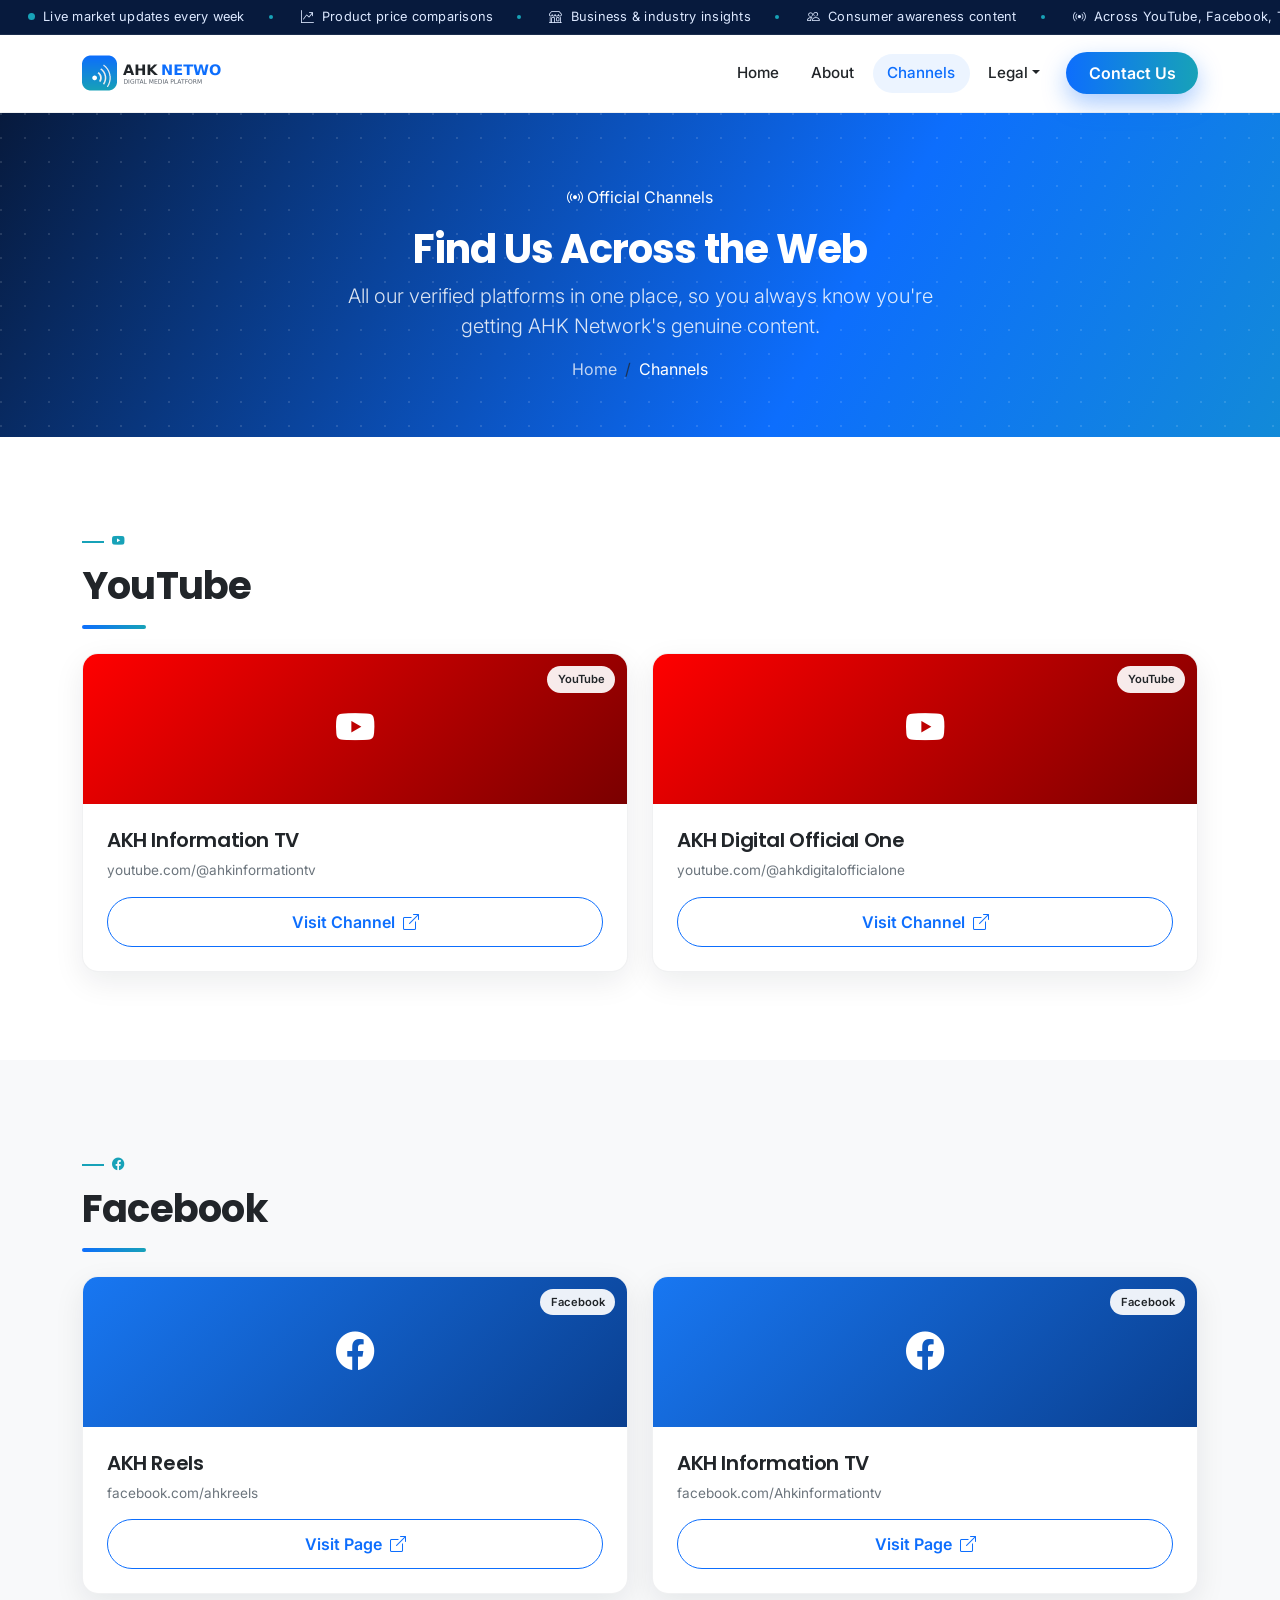
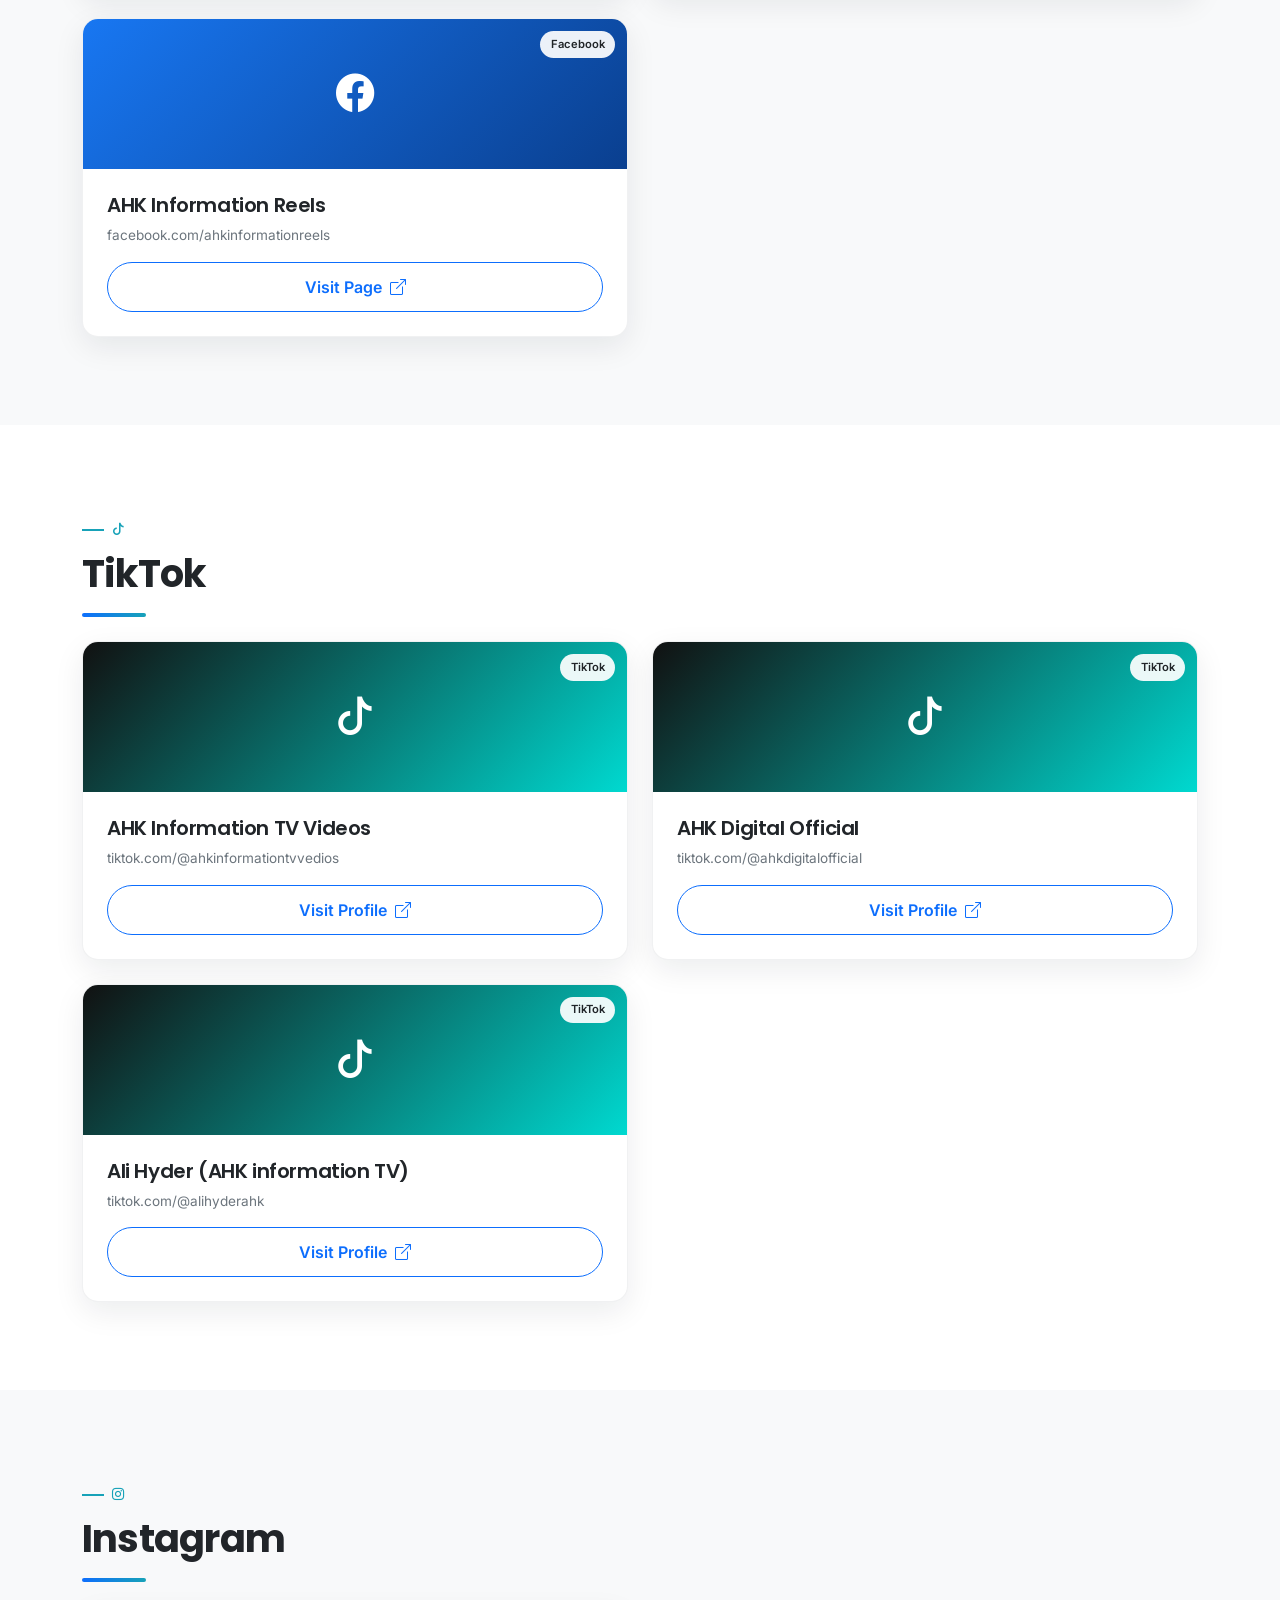
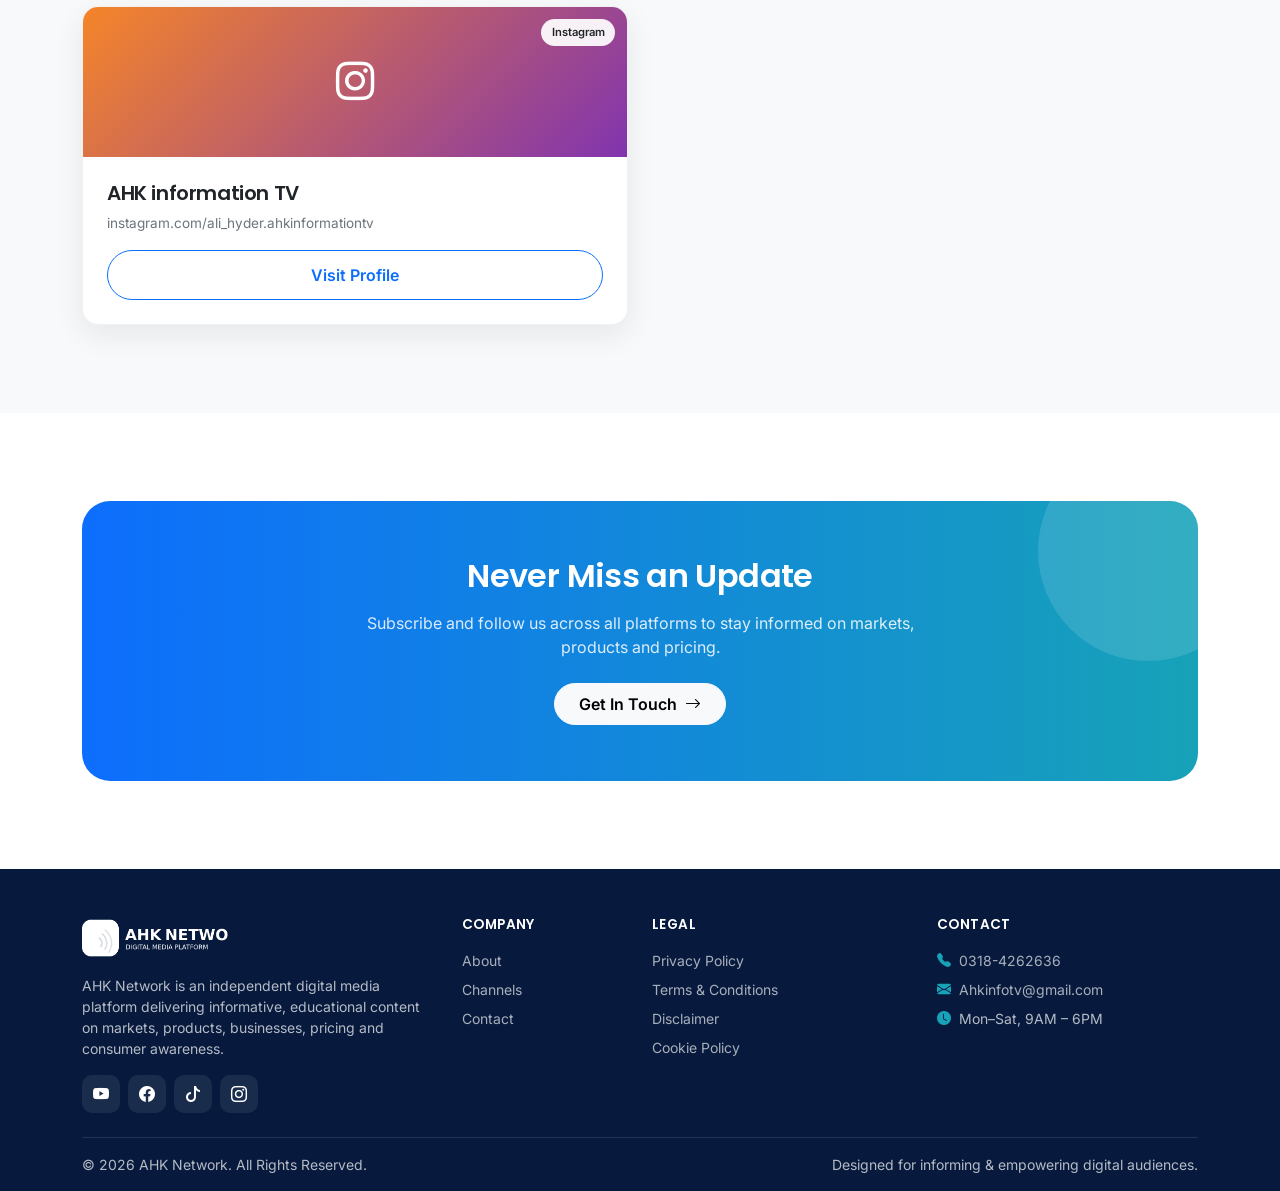
==== channels.html @ eb88cd4a "push changing" ====
<!DOCTYPE html>
<html lang="en">
<head>
  <meta charset="UTF-8">
  <meta name="viewport" content="width=device-width, initial-scale=1.0">
  <title>Our Channels | AHK Network</title>
  <meta name="description" content="Explore AHK Network's official YouTube, Facebook, TikTok and Instagram channels for market information, product insights and consumer awareness content.">
  <meta name="keywords" content="AHK Network channels, YouTube, Facebook, TikTok, Instagram, official pages">
  <meta name="author" content="AHK Network">
  <meta name="robots" content="index, follow">
  <link rel="canonical" href="https://www.ahknetwork.com/channels.html">

  <!-- Open Graph -->
  <meta property="og:type" content="website">
  <meta property="og:title" content="Our Channels | AHK Network">
  <meta property="og:description" content="Explore AHK Network's official YouTube, Facebook, TikTok and Instagram channels for market information, product insights and consumer awareness content.">
  <meta property="og:image" content="https://www.ahknetwork.com/assets/images/hero.jpg">
  <meta property="og:url" content="https://www.ahknetwork.com/channels.html">
  <meta property="og:site_name" content="AHK Network">

  <!-- Twitter Card -->
  <meta name="twitter:card" content="summary_large_image">
  <meta name="twitter:title" content="Our Channels | AHK Network">
  <meta name="twitter:description" content="Explore AHK Network's official YouTube, Facebook, TikTok and Instagram channels for market information, product insights and consumer awareness content.">
  <meta name="twitter:image" content="https://www.ahknetwork.com/assets/images/hero.jpg">

  <!-- Favicon -->
  <link rel="icon" type="image/x-icon" href="assets/images/favicon.ico">
  <link rel="shortcut icon" href="assets/images/favicon.ico">

  <!-- Google Fonts -->
  <link rel="preconnect" href="https://fonts.googleapis.com">
  <link rel="preconnect" href="https://fonts.gstatic.com" crossorigin>
  <link href="https://fonts.googleapis.com/css2?family=Poppins:wght@400;500;600;700&family=Inter:wght@400;500;600&display=swap" rel="stylesheet">

  <!-- Bootstrap 5.3.7 -->
  <link href="https://cdn.jsdelivr.net/npm/bootstrap@5.3.7/dist/css/bootstrap.min.css" rel="stylesheet">
  <!-- Bootstrap Icons -->
  <link rel="stylesheet" href="https://cdn.jsdelivr.net/npm/bootstrap-icons@1.11.3/font/bootstrap-icons.css">
  <!-- Custom Stylesheet -->
  <link rel="stylesheet" href="assets/css/style.css">

</head>
<body>
  <!-- Preloader -->
  <div id="ahk-preloader">
    <div class="ahk-spinner" role="status" aria-label="Loading"></div>
  </div>

  <!-- Skip link for accessibility -->
  <a class="visually-hidden-focusable position-absolute top-0 start-0 bg-white p-2" href="#main-content">Skip to main content</a>

  <!-- Signal Ticker -->
  <div class="ahk-ticker" aria-hidden="true">
    <div class="ticker-track">
      <span class="ticker-item"><span class="pulse-dot"></span>Live market updates every week</span>
      <span class="ticker-item"><i class="bi bi-graph-up-arrow"></i>Product price comparisons</span>
      <span class="ticker-item"><i class="bi bi-shop"></i>Business &amp; industry insights</span>
      <span class="ticker-item"><i class="bi bi-people"></i>Consumer awareness content</span>
      <span class="ticker-item"><i class="bi bi-broadcast"></i>Across YouTube, Facebook, TikTok &amp; Instagram</span>
      <!-- duplicate for seamless loop -->
      <span class="ticker-item"><span class="pulse-dot"></span>Live market updates every week</span>
      <span class="ticker-item"><i class="bi bi-graph-up-arrow"></i>Product price comparisons</span>
      <span class="ticker-item"><i class="bi bi-shop"></i>Business &amp; industry insights</span>
      <span class="ticker-item"><i class="bi bi-people"></i>Consumer awareness content</span>
      <span class="ticker-item"><i class="bi bi-broadcast"></i>Across YouTube, Facebook, TikTok &amp; Instagram</span>
    </div>
  </div>

  <!-- Navbar -->
  <nav class="navbar navbar-expand-lg sticky-top ahk-navbar">
    <div class="container">
      <a class="navbar-brand" href="index.html">
        <img src="assets/images/logo.png" alt="AHK Network Logo">
      </a>
      <button class="navbar-toggler border-0" type="button" data-bs-toggle="collapse" data-bs-target="#ahkNavMenu" aria-controls="ahkNavMenu" aria-expanded="false" aria-label="Toggle navigation">
        <i class="bi bi-list fs-1 text-primary"></i>
      </button>
      <div class="collapse navbar-collapse" id="ahkNavMenu">
        <ul class="navbar-nav ms-auto align-items-lg-center gap-1">
          <li class="nav-item"><a class="nav-link" href="index.html">Home</a></li>
          <li class="nav-item"><a class="nav-link" href="about.html">About</a></li>
          <li class="nav-item"><a class="nav-link" href="channels.html">Channels</a></li>
          <li class="nav-item dropdown">
            <a class="nav-link dropdown-toggle" href="#" id="legalDropdown" role="button" data-bs-toggle="dropdown" aria-expanded="false">Legal</a>
            <ul class="dropdown-menu dropdown-menu-end shadow border-0 rounded-3" aria-labelledby="legalDropdown">
              <li><a class="dropdown-item" href="privacy.html">Privacy Policy</a></li>
              <li><a class="dropdown-item" href="terms.html">Terms &amp; Conditions</a></li>
              <li><a class="dropdown-item" href="disclaimer.html">Disclaimer</a></li>
              <li><a class="dropdown-item" href="cookie-policy.html">Cookie Policy</a></li>
            </ul>
          </li>
          <li class="nav-item ms-lg-2 mt-2 mt-lg-0">
            <a class="btn btn-ahk-primary btn-nav-cta" href="contact.html">Contact Us</a>
          </li>
        </ul>
      </div>
    </div>
  </nav>

  <main id="main-content">

    <header class="ahk-page-hero">
      <div class="container position-relative text-center">
        <span class="hero-eyebrow mb-3"><i class="bi bi-broadcast"></i> Official Channels</span>
        <h1 class="mt-3 mb-2">Find Us Across the Web</h1>
        <p class="lead mx-auto" style="max-width:600px; color:rgba(255,255,255,.85);">All our verified platforms in one place, so you always know you're getting AHK Network's genuine content.</p>
        <nav aria-label="breadcrumb" class="ahk-breadcrumb">
          <ol class="breadcrumb justify-content-center mb-0">
            <li class="breadcrumb-item"><a href="index.html">Home</a></li>
            <li class="breadcrumb-item active" aria-current="page">Channels</li>
          </ol>
        </nav>
      </div>
    </header>

    <!-- YOUTUBE -->
    <section>
      <div class="container">
        <div class="mb-4 reveal">
          <span class="eyebrow"><i class="bi bi-youtube me-1"></i></span>
          <h2 class="section-title">YouTube</h2>
          <div class="divider-brand mt-3"></div>
        </div>
        <div class="row g-4">
          <div class="col-md-6 reveal">
            <div class="channel-card">
              <div class="channel-cover yt"><i class="bi bi-youtube"></i><span class="badge-platform">YouTube</span></div>
              <div class="card-body">
                <h5>AKH Information TV</h5>
                <p class="channel-link mb-3">youtube.com/@ahkinformationtv</p>
                <a href="https://youtube.com/@ahkinformationtv" target="_blank" rel="noopener" class="btn btn-ahk-outline w-100">Visit Channel <i class="bi bi-box-arrow-up-right ms-1"></i></a>
              </div>
            </div>
          </div>
          <div class="col-md-6 reveal">
            <div class="channel-card">
              <div class="channel-cover yt"><i class="bi bi-youtube"></i><span class="badge-platform">YouTube</span></div>
              <div class="card-body">
                <h5>AKH Digital Official One</h5>
                <p class="channel-link mb-3">youtube.com/@ahkdigitalofficialone</p>
                <a href="https://youtube.com/@ahkdigitalofficialone" target="_blank" rel="noopener" class="btn btn-ahk-outline w-100">Visit Channel <i class="bi bi-box-arrow-up-right ms-1"></i></a>
              </div>
            </div>
          </div>
        </div>
      </div>
    </section>

    <!-- FACEBOOK -->
    <section class="section-light">
      <div class="container">
        <div class="mb-4 reveal">
          <span class="eyebrow"><i class="bi bi-facebook me-1"></i></span>
          <h2 class="section-title">Facebook</h2>
          <div class="divider-brand mt-3"></div>
        </div>
        <div class="row g-4">
          <div class="col-md-6 reveal">
            <div class="channel-card">
              <div class="channel-cover fb"><i class="bi bi-facebook"></i><span class="badge-platform">Facebook</span></div>
              <div class="card-body">
                <h5>AKH Reels</h5>
                <p class="channel-link mb-3">facebook.com/ahkreels</p>
                <a href="https://web.facebook.com/ahkreels" target="_blank" rel="noopener" class="btn btn-ahk-outline w-100">Visit Page <i class="bi bi-box-arrow-up-right ms-1"></i></a>
              </div>
            </div>
          </div>

          <div class="col-md-6 reveal">
            <div class="channel-card">
              <div class="channel-cover fb"><i class="bi bi-facebook"></i><span class="badge-platform">Facebook</span></div>
              <div class="card-body">
                <h5>AKH Information TV</h5>
                <p class="channel-link mb-3">facebook.com/Ahkinformationtv</p>
                <a href="https://web.facebook.com/Ahkinformationtv" target="_blank" rel="noopener" class="btn btn-ahk-outline w-100">Visit Page <i class="bi bi-box-arrow-up-right ms-1"></i></a>
              </div>
            </div>
          </div>

          <div class="col-md-6 reveal">
            <div class="channel-card">
              <div class="channel-cover fb"><i class="bi bi-facebook"></i><span class="badge-platform">Facebook</span></div>
              <div class="card-body">
                <h5>AHK Information Reels</h5>
                <p class="channel-link mb-3">facebook.com/ahkinformationreels</p>
                <a href="https://web.facebook.com/ahkinformationreels" target="_blank" rel="noopener" class="btn btn-ahk-outline w-100">Visit Page <i class="bi bi-box-arrow-up-right ms-1"></i></a>
              </div>
            </div>
          </div>

        </div>
      </div>
    </section>

    <!-- TIKTOK -->
    <section>
      <div class="container">
        <div class="mb-4 reveal">
          <span class="eyebrow"><i class="bi bi-tiktok me-1"></i></span>
          <h2 class="section-title">TikTok</h2>
          <div class="divider-brand mt-3"></div>
        </div>
        <div class="row g-4">
          <div class="col-md-6 reveal">
            <div class="channel-card">
              <div class="channel-cover tt"><i class="bi bi-tiktok"></i><span class="badge-platform">TikTok</span></div>
              <div class="card-body">
                <h5>AHK Information TV Videos</h5>
                <p class="channel-link mb-3">tiktok.com/@ahkinformationtvvedios</p>
                <a href="https://www.tiktok.com/@ahkinformationtvvedios" target="_blank" rel="noopener" class="btn btn-ahk-outline w-100">Visit Profile <i class="bi bi-box-arrow-up-right ms-1"></i></a>
              </div>
            </div>
          </div>
          <div class="col-md-6 reveal">
            <div class="channel-card">
              <div class="channel-cover tt"><i class="bi bi-tiktok"></i><span class="badge-platform">TikTok</span></div>
              <div class="card-body">
                <h5>AHK Digital Official</h5>
                <p class="channel-link mb-3">tiktok.com/@ahkdigitalofficial</p>
                <a href="https://www.tiktok.com/@ahkdigitalofficial" target="_blank" rel="noopener" class="btn btn-ahk-outline w-100">Visit Profile <i class="bi bi-box-arrow-up-right ms-1"></i></a>
              </div>
            </div>
          </div>
          <div class="col-md-6 reveal">
            <div class="channel-card">
              <div class="channel-cover tt"><i class="bi bi-tiktok"></i><span class="badge-platform">TikTok</span></div>
              <div class="card-body">
                <h5>Ali Hyder (AHK information TV)</h5>
                <p class="channel-link mb-3">tiktok.com/@alihyderahk</p>
                <a href="https://www.tiktok.com/@alihyderahk" target="_blank" rel="noopener" class="btn btn-ahk-outline w-100">Visit Profile <i class="bi bi-box-arrow-up-right ms-1"></i></a>
              </div>
            </div>
          </div>
        </div>
      </div>
    </section>

    <!-- INSTAGRAM -->
    <section class="section-light">
      <div class="container">
        <div class="mb-4 reveal">
          <span class="eyebrow"><i class="bi bi-instagram me-1"></i></span>
          <h2 class="section-title">Instagram</h2>
          <div class="divider-brand mt-3"></div>
        </div>
        <div class="row g-4">

          <div class="col-md-6">
            <div class="channel-card">
              <div class="channel-cover ig"><i class="bi bi-instagram"></i><span class="badge-platform">Instagram</span></div>
              <div class="card-body">
                <h5>AHK information TV </h5>
                <p class="channel-link mb-3">instagram.com/ali_hyder.ahkinformationtv</p>
                <a href="https://www.instagram.com/ali_hyder.ahkinformationtv?igsh=d29pMm1zZ3Mya2Vu" class="btn btn-ahk-outline w-100">
                  Visit Profile
                </a>
              </div>
            </div>
          </div>
        </div>
      </div>
    </section>

    <section>
      <div class="container">
        <div class="ahk-cta text-center reveal">
          <h2 class="text-white mb-3">Never Miss an Update</h2>
          <p class="mb-4" style="max-width:560px; margin-inline:auto; color:rgba(255,255,255,.85);">Subscribe and follow us across all platforms to stay informed on markets, products and pricing.</p>
          <a href="contact.html" class="btn btn-light fw-semibold px-4 py-2 rounded-pill">Get In Touch <i class="bi bi-arrow-right ms-1"></i></a>
        </div>
      </div>
    </section>

  </main>

  <!-- Footer -->
  <footer class="ahk-footer pt-5">
    <div class="container">
      <div class="row gy-4">
        <div class="col-lg-4">
          <img src="assets/images/logo.png" alt="AHK Network" style="height:42px; filter: brightness(0) invert(1);" class="mb-3">
          <p class="small mb-3">AHK Network is an independent digital media platform delivering informative, educational content on markets, products, businesses, pricing and consumer awareness.</p>
          <div class="d-flex gap-2">
            <a href="https://youtube.com/@ahkinformationtv" target="_blank" rel="noopener" class="social-icon" aria-label="YouTube"><i class="bi bi-youtube"></i></a>
            <a href="#" target="_blank" rel="noopener" class="social-icon" aria-label="Facebook"><i class="bi bi-facebook"></i></a>
            <a href="https://www.tiktok.com/@ahkinformationtvvedios" target="_blank" rel="noopener" class="social-icon" aria-label="TikTok"><i class="bi bi-tiktok"></i></a>
            <a href="#" target="_blank" rel="noopener" class="social-icon" aria-label="Instagram"><i class="bi bi-instagram"></i></a>
          </div>
        </div>
        <div class="col-6 col-lg-2">
          <h6 class="mb-3">Company</h6>
          <ul class="list-unstyled small">
            <li class="mb-2"><a href="about.html">About</a></li>
            <li class="mb-2"><a href="channels.html">Channels</a></li>
            <li class="mb-2"><a href="contact.html">Contact</a></li>
          </ul>
        </div>
        <div class="col-6 col-lg-3">
          <h6 class="mb-3">Legal</h6>
          <ul class="list-unstyled small">
            <li class="mb-2"><a href="privacy.html">Privacy Policy</a></li>
            <li class="mb-2"><a href="terms.html">Terms &amp; Conditions</a></li>
            <li class="mb-2"><a href="disclaimer.html">Disclaimer</a></li>
            <li class="mb-2"><a href="cookie-policy.html">Cookie Policy</a></li>
          </ul>
        </div>
        <div class="col-lg-3">
          <h6 class="mb-3">Contact</h6>
          <ul class="list-unstyled small">
            <li class="mb-2"><i class="bi bi-telephone-fill me-2 text-accent"></i><a href="tel:03184262636">0318-4262636</a></li>
            <li class="mb-2"><i class="bi bi-envelope-fill me-2 text-accent"></i><a href="mailto:Ahkinfotv@gmail.com">Ahkinfotv@gmail.com</a></li>
            <li class="mb-2"><i class="bi bi-clock-fill me-2 text-accent"></i>Mon–Sat, 9AM – 6PM</li>
          </ul>
        </div>
      </div>
      <div class="footer-bottom py-3 mt-4 d-flex flex-column flex-md-row justify-content-between align-items-center gap-2">
        <p class="small mb-0">© <span class="ahk-year"><script>new Date().getFullYear();</script></span> AHK Network. All Rights Reserved.</p>
        <p class="small mb-0">Designed for informing &amp; empowering digital audiences.</p>
      </div>
    </div>
  </footer>

  <!-- Scroll to top -->
  <button id="ahk-scrolltop" aria-label="Scroll to top"><i class="bi bi-arrow-up"></i></button>

  <!-- Bootstrap Bundle -->
  <script src="https://cdn.jsdelivr.net/npm/bootstrap@5.3.7/dist/js/bootstrap.bundle.min.js"></script>
  <!-- Custom JS -->
  <script src="assets/js/script.js"></script>

</body>
</html>
---- assets/css/style.css ----
/* =========================================================
   AHK NETWORK — Custom Stylesheet
   Tokens: Primary #0d6efd | Dark #212529 | Light #f8f9fa
           White #ffffff | Accent #17a2b8
   Display font: Poppins | Body font: Inter
========================================================= */

:root{
  --ahk-primary: #0d6efd;
  --ahk-primary-dark: #0a4fc4;
  --ahk-navy: #071a3d;
  --ahk-dark: #212529;
  --ahk-light: #f8f9fa;
  --ahk-white: #ffffff;
  --ahk-accent: #17a2b8;
  --ahk-accent-dark: #12808f;
  --ahk-muted: #6c757d;
  --ahk-gradient-hero: linear-gradient(120deg, var(--ahk-navy) 0%, var(--ahk-primary) 65%, var(--ahk-accent) 130%);
  --ahk-gradient-brand: linear-gradient(90deg, var(--ahk-primary) 0%, var(--ahk-accent) 100%);
  --ahk-radius: 16px;
  --ahk-radius-sm: 10px;
  --ahk-shadow: 0 10px 30px rgba(13, 20, 40, 0.08);
  --ahk-shadow-hover: 0 20px 45px rgba(13, 20, 40, 0.15);
  --ahk-transition: all .35s cubic-bezier(.2,.7,.3,1);
}

/* =========================================================
   BASE
========================================================= */
html{ scroll-behavior: smooth; }

body{
  font-family: 'Inter', 'Poppins', sans-serif;
  color: var(--ahk-dark);
  background-color: var(--ahk-white);
  overflow-x: hidden;
}

h1,h2,h3,h4,h5,h6, .font-display{
  font-family: 'Poppins', sans-serif;
  font-weight: 600;
  letter-spacing: -0.02em;
}

a{ text-decoration: none; }

::selection{ background: var(--ahk-primary); color: #fff; }

.text-accent{ color: var(--ahk-accent) !important; }
.text-gradient{
  background: var(--ahk-gradient-brand);
  -webkit-background-clip: text;
  background-clip: text;
  color: transparent;
}
.bg-gradient-brand{ background: var(--ahk-gradient-brand); }
.bg-navy{ background-color: var(--ahk-navy); }
.section-light{ background-color: var(--ahk-light); }

.eyebrow{
  display:inline-flex; align-items:center; gap:.5rem;
  font-size: .78rem; font-weight: 600; letter-spacing: .12em;
  text-transform: uppercase; color: var(--ahk-accent);
  margin-bottom: .75rem;
}
.eyebrow::before{
  content:""; width: 22px; height: 2px; background: var(--ahk-accent); display:inline-block;
}

section{ padding: 5.5rem 0; }
@media (max-width: 767.98px){ section{ padding: 3.5rem 0; } }

/* =========================================================
   PRELOADER
========================================================= */
#ahk-preloader{
  position: fixed; inset: 0; z-index: 3000;
  background: var(--ahk-navy);
  display:flex; align-items:center; justify-content:center;
  transition: opacity .5s ease, visibility .5s ease;
}
#ahk-preloader.loaded{ opacity: 0; visibility: hidden; }
.ahk-spinner{
  width: 54px; height: 54px; border-radius: 50%;
  border: 4px solid rgba(255,255,255,.15);
  border-top-color: var(--ahk-accent);
  animation: ahkspin 0.9s linear infinite;
}
@keyframes ahkspin{ to{ transform: rotate(360deg); } }

/* =========================================================
   NAVBAR
========================================================= */
.ahk-navbar{
  background: rgba(255,255,255,.85);
  backdrop-filter: saturate(180%) blur(14px);
  -webkit-backdrop-filter: saturate(180%) blur(14px);
  transition: var(--ahk-transition);
  padding-top: .85rem; padding-bottom: .85rem;
  border-bottom: 1px solid rgba(13,20,40,.06);
}
.ahk-navbar.scrolled{
  padding-top: .5rem; padding-bottom: .5rem;
  box-shadow: 0 8px 24px rgba(13,20,40,.08);
}
.ahk-navbar .navbar-brand img{ height: 40px; width:auto; transition: var(--ahk-transition); }
.ahk-navbar.scrolled .navbar-brand img{ height: 34px; }

.ahk-navbar .nav-link{
  font-weight: 500; color: var(--ahk-dark); font-size: .95rem;
  padding: .5rem .9rem !important; position: relative; border-radius: 999px;
  transition: var(--ahk-transition);
}
.ahk-navbar .nav-link:hover, .ahk-navbar .nav-link.active{
  color: var(--ahk-primary);
  background: rgba(13,110,253,.08);
}
.ahk-navbar .btn-nav-cta{
  border-radius: 999px; padding: .55rem 1.4rem; font-weight: 600;
}

/* Ticker bar under navbar - signature "signal" motif */
.ahk-ticker{
  background: var(--ahk-navy);
  color: #dce8ff;
  overflow: hidden;
  white-space: nowrap;
  font-size: .8rem;
  letter-spacing: .02em;
  border-bottom: 1px solid rgba(255,255,255,.08);
}
.ahk-ticker .ticker-track{
  display: inline-flex;
  align-items: center;
  animation: ahkticker 32s linear infinite;
  padding: .45rem 0;
}
.ahk-ticker .ticker-item{
  display:inline-flex; align-items:center; gap:.5rem;
  padding: 0 1.75rem; position: relative;
}
.ahk-ticker .ticker-item::after{
  content:""; position:absolute; right:0; top:50%; transform:translateY(-50%);
  width:4px; height:4px; border-radius:50%; background: var(--ahk-accent);
}
.ahk-ticker .pulse-dot{
  width:7px; height:7px; border-radius:50%; background: var(--ahk-accent);
  box-shadow: 0 0 0 0 rgba(23,162,184,.7);
  animation: pulseDot 1.8s infinite;
  flex: none;
}
@keyframes pulseDot{
  0%{ box-shadow: 0 0 0 0 rgba(23,162,184,.55); }
  70%{ box-shadow: 0 0 0 8px rgba(23,162,184,0); }
  100%{ box-shadow: 0 0 0 0 rgba(23,162,184,0); }
}
@keyframes ahkticker{
  0%{ transform: translateX(0); }
  100%{ transform: translateX(-50%); }
}
@media (prefers-reduced-motion: reduce){
  .ahk-ticker .ticker-track{ animation: none; }
  .pulse-dot{ animation: none; }
}

/* =========================================================
   HERO
========================================================= */
.ahk-hero{
  position: relative;
  background: var(--ahk-gradient-hero);
  color: #fff;
  padding: 6rem 0 7rem;
  overflow: hidden;
}
.ahk-hero::before{
  content:"";
  position:absolute; inset:0;
  background-image: radial-gradient(circle at 1px 1px, rgba(255,255,255,.14) 1px, transparent 1px);
  background-size: 26px 26px;
  opacity: .5;
  pointer-events:none;
}
.ahk-hero .hero-eyebrow{
  display:inline-flex; align-items:center; gap:.6rem;
  background: rgba(255,255,255,.12);
  border: 1px solid rgba(255,255,255,.25);
  padding: .4rem 1rem; border-radius: 999px;
  font-size: .8rem; font-weight:600; letter-spacing:.04em;
  backdrop-filter: blur(6px);
}
.ahk-hero h1{
  font-size: clamp(2.4rem, 5vw, 3.7rem);
  font-weight: 700; line-height: 1.08;
}
.ahk-hero .lead{
  font-size: clamp(1.05rem, 1.6vw, 1.25rem);
  color: rgba(255,255,255,.85);
  max-width: 560px;
}
.ahk-hero .hero-media{
  position: relative; border-radius: 24px; overflow: hidden;
  box-shadow: 0 30px 60px rgba(0,0,0,.35);
  transform: perspective(1000px) rotateY(-4deg) rotateX(1deg);
  transition: transform .6s ease;
}
.ahk-hero .hero-media:hover{ transform: perspective(1000px) rotateY(0) rotateX(0); }
.ahk-hero .hero-media img{ width:100%; height:100%; object-fit: cover; display:block; }

.btn-ahk-primary{
  background: var(--ahk-gradient-brand); color:#fff; border:none;
  font-weight: 600; padding: .8rem 1.9rem; border-radius: 999px;
  box-shadow: 0 10px 25px rgba(13,110,253,.35);
  transition: var(--ahk-transition);
}
.btn-ahk-primary:hover{ transform: translateY(-3px); box-shadow: 0 16px 32px rgba(13,110,253,.45); color:#fff; }

.btn-ahk-outline-light{
  border: 1.5px solid rgba(255,255,255,.55); color:#fff;
  font-weight: 600; padding: .8rem 1.9rem; border-radius: 999px;
  transition: var(--ahk-transition); background: transparent;
}
.btn-ahk-outline-light:hover{ background: rgba(255,255,255,.14); color:#fff; border-color:#fff; transform: translateY(-3px); }

.btn-ahk-outline{
  border: 1.5px solid var(--ahk-primary); color: var(--ahk-primary);
  font-weight:600; padding: .75rem 1.7rem; border-radius: 999px;
  transition: var(--ahk-transition); background: transparent;
}
.btn-ahk-outline:hover{ background: var(--ahk-primary); color:#fff; transform: translateY(-3px); }

/* small page hero (inner pages) */
.ahk-page-hero{
  background: var(--ahk-gradient-hero);
  color:#fff; padding: 4.5rem 0 3.5rem; position: relative; overflow:hidden;
}
.ahk-page-hero::before{
  content:""; position:absolute; inset:0;
  background-image: radial-gradient(circle at 1px 1px, rgba(255,255,255,.12) 1px, transparent 1px);
  background-size: 24px 24px;
}
.ahk-page-hero h1{ font-weight:700; }
.ahk-breadcrumb a{ color: rgba(255,255,255,.75); }
.ahk-breadcrumb a:hover{ color:#fff; }
.ahk-breadcrumb .active{ color:#fff; }

/* =========================================================
   STAT CARDS
========================================================= */
.stat-card{
  background: #fff; border-radius: var(--ahk-radius);
  padding: 2rem 1.5rem; text-align:center;
  box-shadow: var(--ahk-shadow);
  border: 1px solid rgba(13,20,40,.05);
  transition: var(--ahk-transition);
  height: 100%;
}
.stat-card:hover{ transform: translateY(-8px); box-shadow: var(--ahk-shadow-hover); }
.stat-card .stat-icon{
  width:56px; height:56px; border-radius: 14px;
  display:flex; align-items:center; justify-content:center;
  background: var(--ahk-gradient-brand); color:#fff; font-size:1.4rem;
  margin: 0 auto 1rem;
}
.stat-card .stat-number{
  font-family:'Poppins',sans-serif; font-weight:700; font-size:2.2rem; color: var(--ahk-dark);
}
.stat-card .stat-label{ color: var(--ahk-muted); font-size:.92rem; font-weight:500; }

/* =========================================================
   GENERIC CARDS
========================================================= */
.ahk-card{
  background:#fff; border-radius: var(--ahk-radius);
  border: 1px solid rgba(13,20,40,.06);
  box-shadow: var(--ahk-shadow);
  transition: var(--ahk-transition);
  overflow:hidden; height:100%;
}
.ahk-card:hover{ transform: translateY(-6px); box-shadow: var(--ahk-shadow-hover); }
.ahk-card .card-body{ padding: 1.75rem; }

.icon-tile{
  width:52px; height:52px; border-radius:14px;
  display:flex; align-items:center; justify-content:center;
  font-size:1.3rem; color:#fff; background: var(--ahk-gradient-brand);
  margin-bottom:1rem;
}

.platform-card{
  text-align:center; padding: 2.2rem 1.4rem;
}
.platform-card .platform-icon{
  width:72px; height:72px; border-radius:50%;
  display:flex; align-items:center; justify-content:center;
  font-size:2rem; color:#fff; margin: 0 auto 1.1rem;
  transition: var(--ahk-transition);
}
.platform-card:hover .platform-icon{ transform: scale(1.08) rotate(-4deg); }
.platform-card.youtube .platform-icon{ background: linear-gradient(135deg,#ff0000,#ff5f5f); }
.platform-card.facebook .platform-icon{ background: linear-gradient(135deg,#1877f2,#4da3ff); }
.platform-card.tiktok .platform-icon{ background: linear-gradient(135deg,#000000,#25f4ee); }
.platform-card.instagram .platform-icon{ background: linear-gradient(135deg,#f58529,#dd2a7b,#8134af); }

/* channel cards */
.channel-card{
  border-radius: var(--ahk-radius); overflow:hidden; background:#fff;
  box-shadow: var(--ahk-shadow); border:1px solid rgba(13,20,40,.06);
  transition: var(--ahk-transition); height:100%;
}
.channel-card:hover{ transform: translateY(-8px); box-shadow: var(--ahk-shadow-hover); }
.channel-card .channel-cover{
  height: 150px; position:relative;
  display:flex; align-items:center; justify-content:center; color:#fff; font-size:2.4rem;
}
.channel-card .channel-cover.yt{ background: linear-gradient(135deg,#ff0000,#7a0000); }
.channel-card .channel-cover.fb{ background: linear-gradient(135deg,#1877f2,#0a3f8f); }
.channel-card .channel-cover.tt{ background: linear-gradient(135deg,#111,#00d9d0); }
.channel-card .channel-cover.ig{ background: linear-gradient(135deg,#f58529,#8134af); }
.channel-card .badge-platform{
  position:absolute; top:12px; right:12px; background: rgba(255,255,255,.92);
  color:#212529; font-weight:600; font-size:.7rem; padding:.3rem .65rem; border-radius:999px;
}
.channel-card .card-body{ padding: 1.5rem; }
.channel-card h5{ font-weight:600; }
.channel-card .channel-link{ color: var(--ahk-muted); font-size:.85rem; word-break: break-all; }

/* Service cards */
.service-card{ padding: 2rem 1.6rem; }
.service-card .icon-tile{
  background: rgba(13,110,253,.08); color: var(--ahk-primary);
}
.service-card:hover .icon-tile{ background: var(--ahk-gradient-brand); color:#fff; }

/* =========================================================
   CTA
========================================================= */
.ahk-cta{
  background: var(--ahk-gradient-brand);
  border-radius: 28px;
  color:#fff; padding: 3.5rem 2.5rem; position:relative; overflow:hidden;
}
.ahk-cta::after{
  content:""; position:absolute; right:-60px; top:-60px; width:220px; height:220px;
  border-radius:50%; background: rgba(255,255,255,.12);
}

/* =========================================================
   FOOTER
========================================================= */
.ahk-footer{ background: var(--ahk-navy); color: rgba(255,255,255,.7); }
.ahk-footer h6{ color:#fff; font-weight:600; letter-spacing:.03em; text-transform:uppercase; font-size:.85rem; }
.ahk-footer a{ color: rgba(255,255,255,.65); transition: var(--ahk-transition); }
.ahk-footer a:hover{ color: var(--ahk-accent); padding-left:3px; }
.ahk-footer .social-icon{
  width:38px; height:38px; border-radius:10px; background: rgba(255,255,255,.08);
  display:flex; align-items:center; justify-content:center; color:#fff;
  transition: var(--ahk-transition);
}
.ahk-footer .social-icon:hover{ background: var(--ahk-gradient-brand); transform: translateY(-3px); }
.ahk-footer .footer-bottom{ border-top: 1px solid rgba(255,255,255,.1); }

/* =========================================================
   SCROLL TO TOP
========================================================= */
#ahk-scrolltop{
  position: fixed; bottom: 24px; right: 24px; z-index: 1000;
  width: 46px; height: 46px; border-radius: 50%;
  background: var(--ahk-gradient-brand); color:#fff; border:none;
  display:flex; align-items:center; justify-content:center;
  box-shadow: 0 10px 25px rgba(13,110,253,.4);
  opacity:0; visibility:hidden; transform: translateY(15px);
  transition: var(--ahk-transition);
}
#ahk-scrolltop.show{ opacity:1; visibility:visible; transform: translateY(0); }
#ahk-scrolltop:hover{ transform: translateY(-4px); }

/* =========================================================
   FORMS
========================================================= */
.ahk-form .form-control, .ahk-form .form-select{
  border-radius: var(--ahk-radius-sm); padding: .75rem 1rem;
  border: 1.5px solid #e6e9ee; font-size:.95rem;
}
.ahk-form .form-control:focus, .ahk-form .form-select:focus{
  border-color: var(--ahk-primary); box-shadow: 0 0 0 .2rem rgba(13,110,253,.12);
}
.ahk-form label{ font-weight:600; font-size:.88rem; margin-bottom:.35rem; }

.contact-info-card{
  background:#fff; border-radius: var(--ahk-radius);
  box-shadow: var(--ahk-shadow); padding: 1.5rem; border:1px solid rgba(13,20,40,.06);
  display:flex; gap:1rem; align-items:flex-start; height:100%;
}
.contact-info-card .icon-tile{ margin-bottom:0; flex:none; }

.map-placeholder{
  border-radius: var(--ahk-radius); overflow:hidden; height: 340px;
  background: linear-gradient(135deg,#e9eef5,#dfe7f0);
  display:flex; align-items:center; justify-content:center;
  color: var(--ahk-muted); border:1px solid rgba(13,20,40,.06);
  position: relative;
}

/* =========================================================
   LEGAL PAGES (Privacy / Terms / Cookie / Disclaimer)
========================================================= */
.legal-toc{
  background:#fff; border-radius: var(--ahk-radius);
  border:1px solid rgba(13,20,40,.06); box-shadow: var(--ahk-shadow);
  padding: 1.5rem; position: sticky; top: 110px;
}
.legal-toc .toc-title{ font-weight:600; font-size:.8rem; text-transform:uppercase; letter-spacing:.06em; color: var(--ahk-muted); margin-bottom:.75rem; }
.legal-toc a{
  display:block; padding: .4rem .6rem; border-radius: 8px; color: var(--ahk-dark);
  font-size:.9rem; transition: var(--ahk-transition);
}
.legal-toc a:hover, .legal-toc a.active{ background: rgba(13,110,253,.08); color: var(--ahk-primary); }

.legal-section{
  background:#fff; border-radius: var(--ahk-radius); border:1px solid rgba(13,20,40,.06);
  box-shadow: var(--ahk-shadow); padding: 2rem; margin-bottom: 1.75rem; scroll-margin-top: 110px;
}
.legal-section h2{
  font-size:1.4rem; display:flex; align-items:center; gap:.6rem; margin-bottom:1rem;
}
.legal-section h2 .num{
  background: var(--ahk-gradient-brand); color:#fff; width:34px; height:34px; border-radius:10px;
  display:flex; align-items:center; justify-content:center; font-size:.9rem; flex:none;
}
.legal-section p, .legal-section li{ color:#495057; line-height:1.75; }
.legal-updated{
  display:inline-flex; align-items:center; gap:.5rem; background: rgba(255,255,255,.14);
  border:1px solid rgba(255,255,255,.3); padding:.4rem 1rem; border-radius:999px; font-size:.85rem;
}

/* =========================================================
   404 PAGE
========================================================= */
.error-page{
  min-height: 80vh; display:flex; align-items:center;
  background: var(--ahk-gradient-hero); color:#fff; position:relative; overflow:hidden;
}
.error-page::before{
  content:""; position:absolute; inset:0;
  background-image: radial-gradient(circle at 1px 1px, rgba(255,255,255,.12) 1px, transparent 1px);
  background-size: 26px 26px;
}
.error-code{
  font-family:'Poppins',sans-serif; font-weight:700; font-size: clamp(6rem, 18vw, 11rem);
  line-height: .9; background: linear-gradient(90deg,#fff,#bcd6ff);
  -webkit-background-clip:text; background-clip:text; color:transparent;
}

/* =========================================================
   FADE / REVEAL ANIMATIONS
========================================================= */
.reveal{ opacity:0; transform: translateY(24px); transition: opacity .7s ease, transform .7s ease; }
.reveal.in-view{ opacity:1; transform: translateY(0); }
@media (prefers-reduced-motion: reduce){
  .reveal{ opacity:1; transform:none; transition:none; }
}

/* utility */
.section-title{ font-weight:700; font-size: clamp(1.7rem, 3vw, 2.4rem); }
.divider-brand{ width:64px; height:4px; border-radius:4px; background: var(--ahk-gradient-brand); }

/* table responsiveness */
.table-responsive-card table{ margin-bottom:0; }
.table-responsive-card th{ background: var(--ahk-light); }

@media (max-width: 991.98px){
  .legal-toc{ position: static; margin-bottom: 1.5rem; }
}
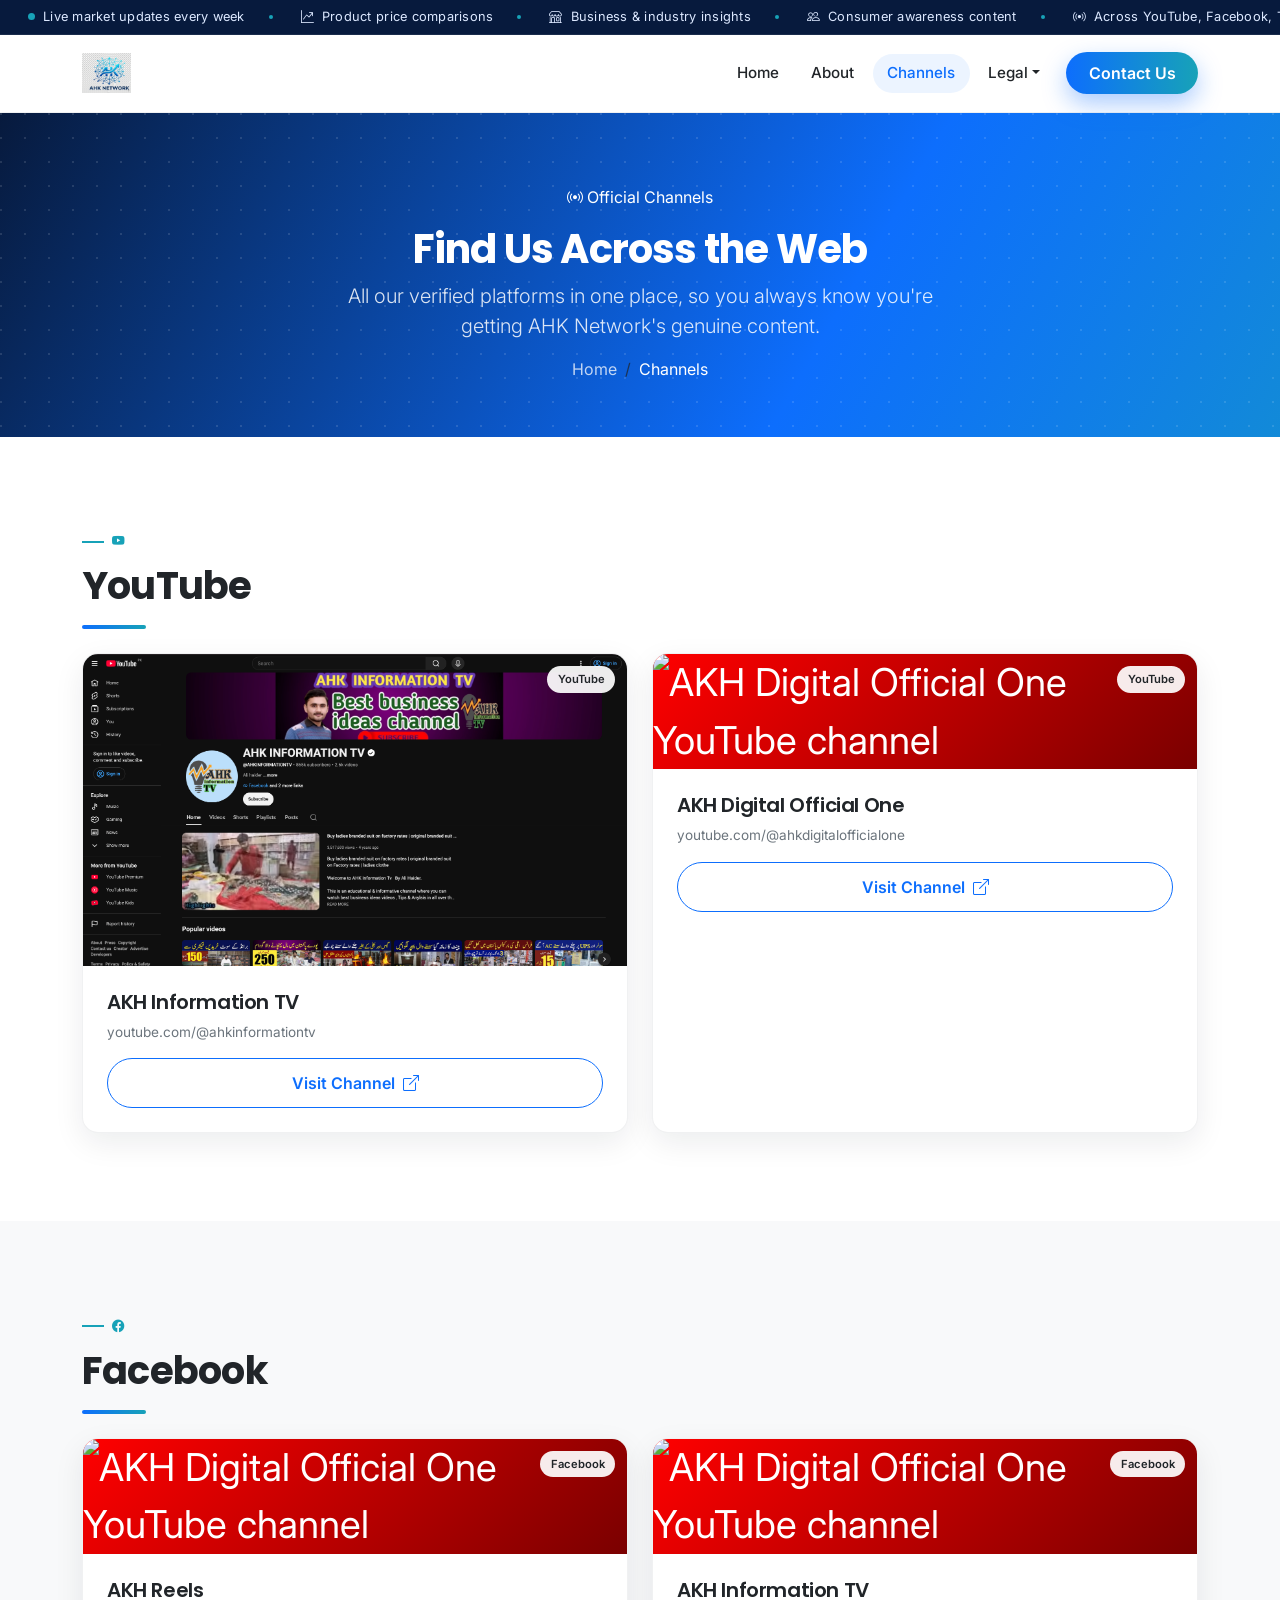
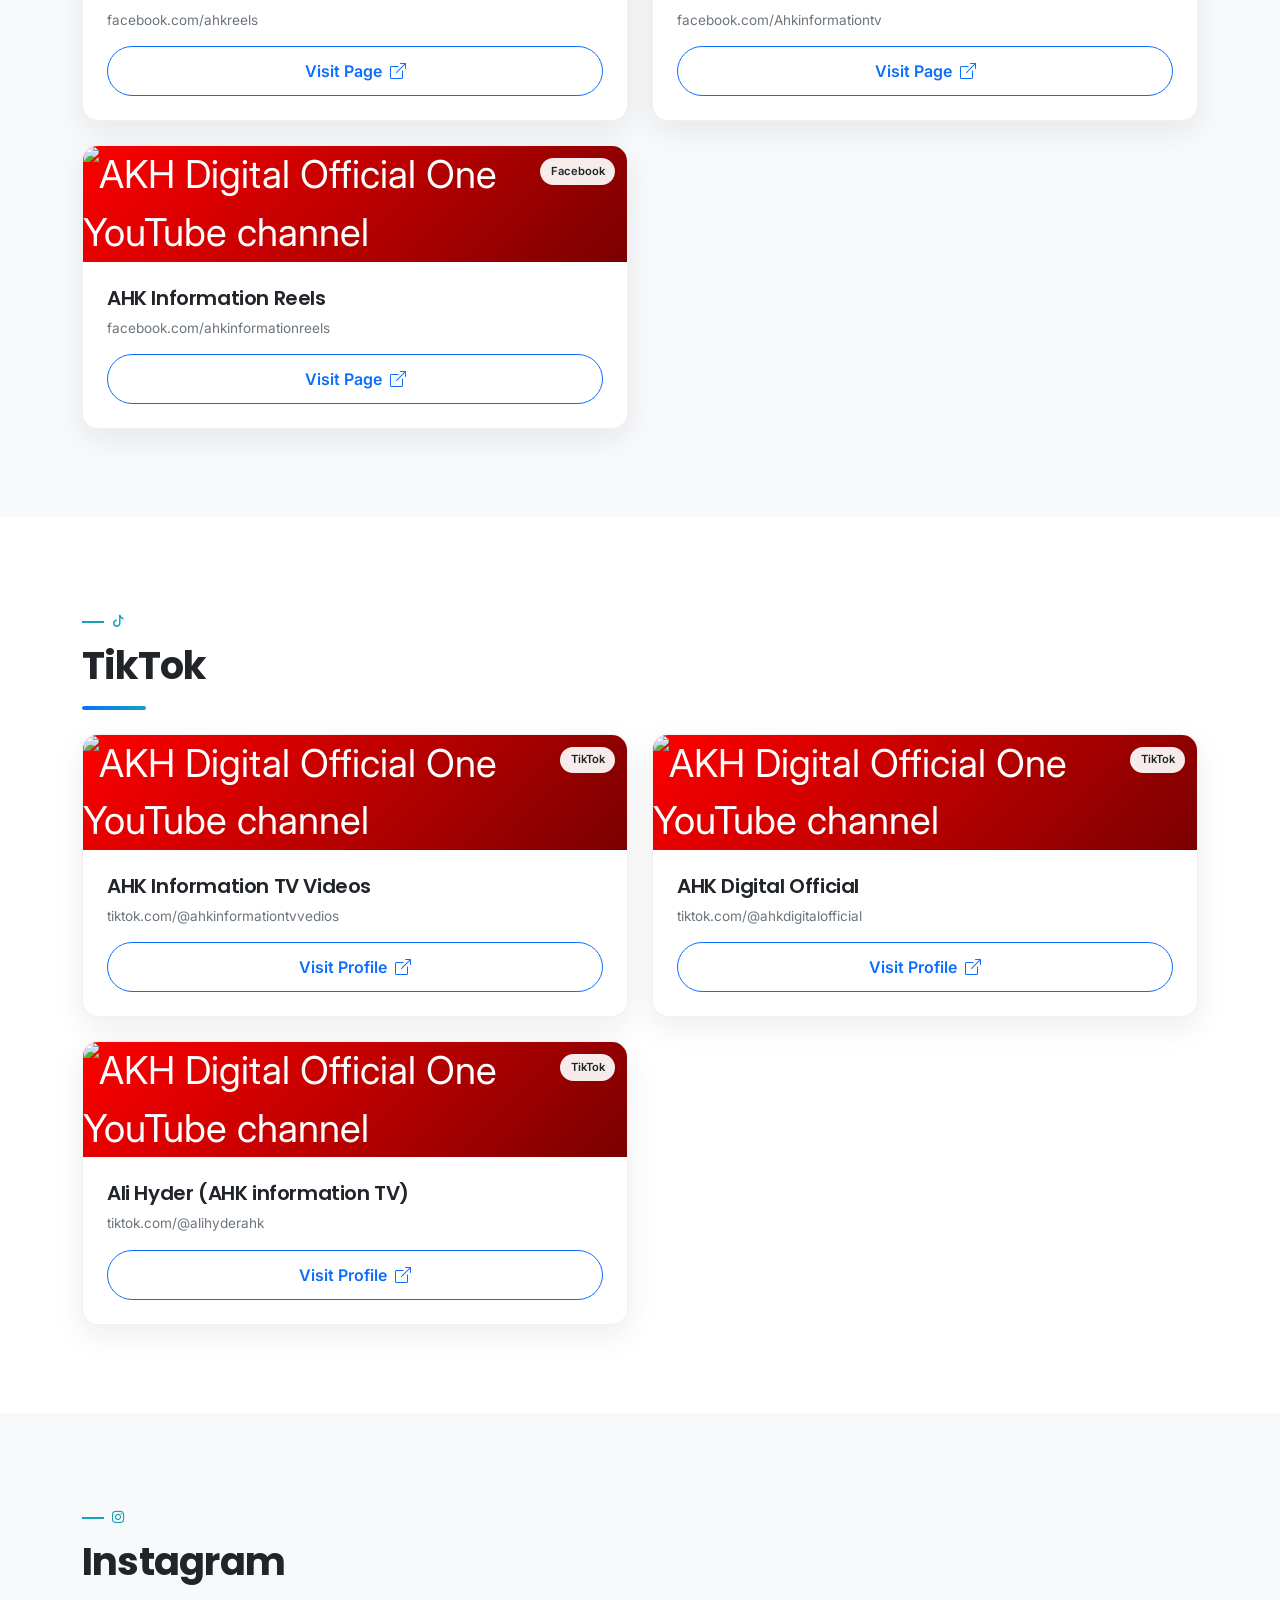
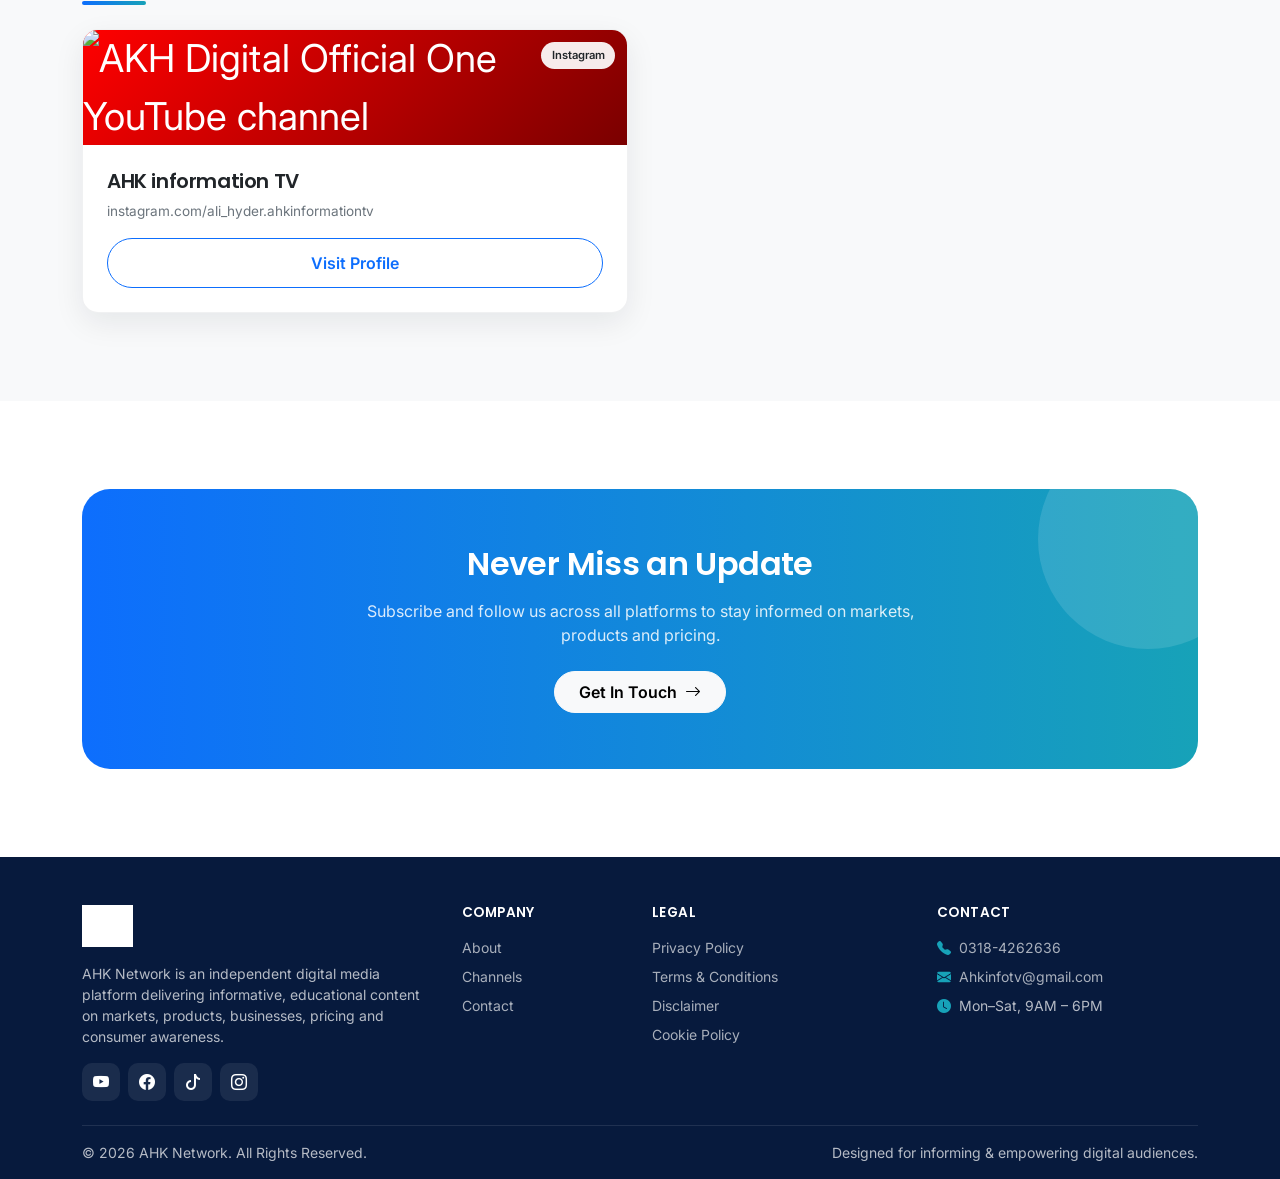
==== commit baa9cc4f: "push" ====
--- a/channels.html
+++ b/channels.html
@@ -125,7 +125,10 @@
         <div class="row g-4">
           <div class="col-md-6 reveal">
             <div class="channel-card">
-              <div class="channel-cover yt"><i class="bi bi-youtube"></i><span class="badge-platform">YouTube</span></div>
+              <div class="channel-cover yt" style="height: fit-content;">
+                <img width="100%" height="100%" src="assets/images/youtube/ahkinformationtv.png" alt="AKH Digital Official One YouTube channel" loading="lazy">
+                <span class="badge-platform">YouTube</span>
+              </div>
               <div class="card-body">
                 <h5>AKH Information TV</h5>
                 <p class="channel-link mb-3">youtube.com/@ahkinformationtv</p>
@@ -135,7 +138,10 @@
           </div>
           <div class="col-md-6 reveal">
             <div class="channel-card">
-              <div class="channel-cover yt"><i class="bi bi-youtube"></i><span class="badge-platform">YouTube</span></div>
+              <div class="channel-cover yt" style="height: fit-content;">
+                <img width="100%" height="100%" src="assets/images/youtube/ahkdigitalofficialone.png" alt="AKH Digital Official One YouTube channel" loading="lazy">
+                <span class="badge-platform">YouTube</span>
+              </div>
               <div class="card-body">
                 <h5>AKH Digital Official One</h5>
                 <p class="channel-link mb-3">youtube.com/@ahkdigitalofficialone</p>
@@ -158,7 +164,10 @@
         <div class="row g-4">
           <div class="col-md-6 reveal">
             <div class="channel-card">
-              <div class="channel-cover fb"><i class="bi bi-facebook"></i><span class="badge-platform">Facebook</span></div>
+              <div class="channel-cover yt" style="height: fit-content;">
+                <img width="100%" height="100%" src="assets/images/facebook/ahkreels.png" alt="AKH Digital Official One YouTube channel" loading="lazy">
+                <span class="badge-platform">Facebook</span>
+              </div>
               <div class="card-body">
                 <h5>AKH Reels</h5>
                 <p class="channel-link mb-3">facebook.com/ahkreels</p>
@@ -169,7 +178,10 @@
 
           <div class="col-md-6 reveal">
             <div class="channel-card">
-              <div class="channel-cover fb"><i class="bi bi-facebook"></i><span class="badge-platform">Facebook</span></div>
+              <div class="channel-cover yt" style="height: fit-content;">
+                <img width="100%" height="100%" src="assets/images/facebook/Ahkinformationtv.png" alt="AKH Digital Official One YouTube channel" loading="lazy">
+                <span class="badge-platform">Facebook</span>
+              </div>
               <div class="card-body">
                 <h5>AKH Information TV</h5>
                 <p class="channel-link mb-3">facebook.com/Ahkinformationtv</p>
@@ -180,7 +192,10 @@
 
           <div class="col-md-6 reveal">
             <div class="channel-card">
-              <div class="channel-cover fb"><i class="bi bi-facebook"></i><span class="badge-platform">Facebook</span></div>
+              <div class="channel-cover yt" style="height: fit-content;">
+                <img width="100%" height="100%" src="assets/images/facebook/ahkinformationreels.png" alt="AKH Digital Official One YouTube channel" loading="lazy">
+                <span class="badge-platform">Facebook</span>
+              </div>
               <div class="card-body">
                 <h5>AHK Information Reels</h5>
                 <p class="channel-link mb-3">facebook.com/ahkinformationreels</p>
@@ -204,7 +219,10 @@
         <div class="row g-4">
           <div class="col-md-6 reveal">
             <div class="channel-card">
-              <div class="channel-cover tt"><i class="bi bi-tiktok"></i><span class="badge-platform">TikTok</span></div>
+              <div class="channel-cover yt" style="height: fit-content;">
+                <img width="100%" height="100%" src="assets/images/youtube/ahkinformationtvvedios.png" alt="AKH Digital Official One YouTube channel" loading="lazy">
+                <span class="badge-platform">TikTok</span>
+              </div>
               <div class="card-body">
                 <h5>AHK Information TV Videos</h5>
                 <p class="channel-link mb-3">tiktok.com/@ahkinformationtvvedios</p>
@@ -214,7 +232,10 @@
           </div>
           <div class="col-md-6 reveal">
             <div class="channel-card">
-              <div class="channel-cover tt"><i class="bi bi-tiktok"></i><span class="badge-platform">TikTok</span></div>
+              <div class="channel-cover yt" style="height: fit-content;">
+                <img width="100%" height="100%" src="assets/images/youtube/ahkdigitalofficial.png" alt="AKH Digital Official One YouTube channel" loading="lazy">
+                <span class="badge-platform">TikTok</span>
+              </div>
               <div class="card-body">
                 <h5>AHK Digital Official</h5>
                 <p class="channel-link mb-3">tiktok.com/@ahkdigitalofficial</p>
@@ -224,7 +245,10 @@
           </div>
           <div class="col-md-6 reveal">
             <div class="channel-card">
-              <div class="channel-cover tt"><i class="bi bi-tiktok"></i><span class="badge-platform">TikTok</span></div>
+              <div class="channel-cover yt" style="height: fit-content;">
+                <img width="100%" height="100%" src="assets/images/tiktok/alihyderahk.png" alt="AKH Digital Official One YouTube channel" loading="lazy">
+                <span class="badge-platform">TikTok</span>
+              </div>
               <div class="card-body">
                 <h5>Ali Hyder (AHK information TV)</h5>
                 <p class="channel-link mb-3">tiktok.com/@alihyderahk</p>
@@ -248,7 +272,10 @@
 
           <div class="col-md-6">
             <div class="channel-card">
-              <div class="channel-cover ig"><i class="bi bi-instagram"></i><span class="badge-platform">Instagram</span></div>
+              <div class="channel-cover yt" style="height: fit-content;">
+                <img width="100%" height="100%" src="assets/images/instagram/ahkinformationtv.png" alt="AKH Digital Official One YouTube channel" loading="lazy">
+                <span class="badge-platform">Instagram</span>
+              </div>
               <div class="card-body">
                 <h5>AHK information TV </h5>
                 <p class="channel-link mb-3">instagram.com/ali_hyder.ahkinformationtv</p>
